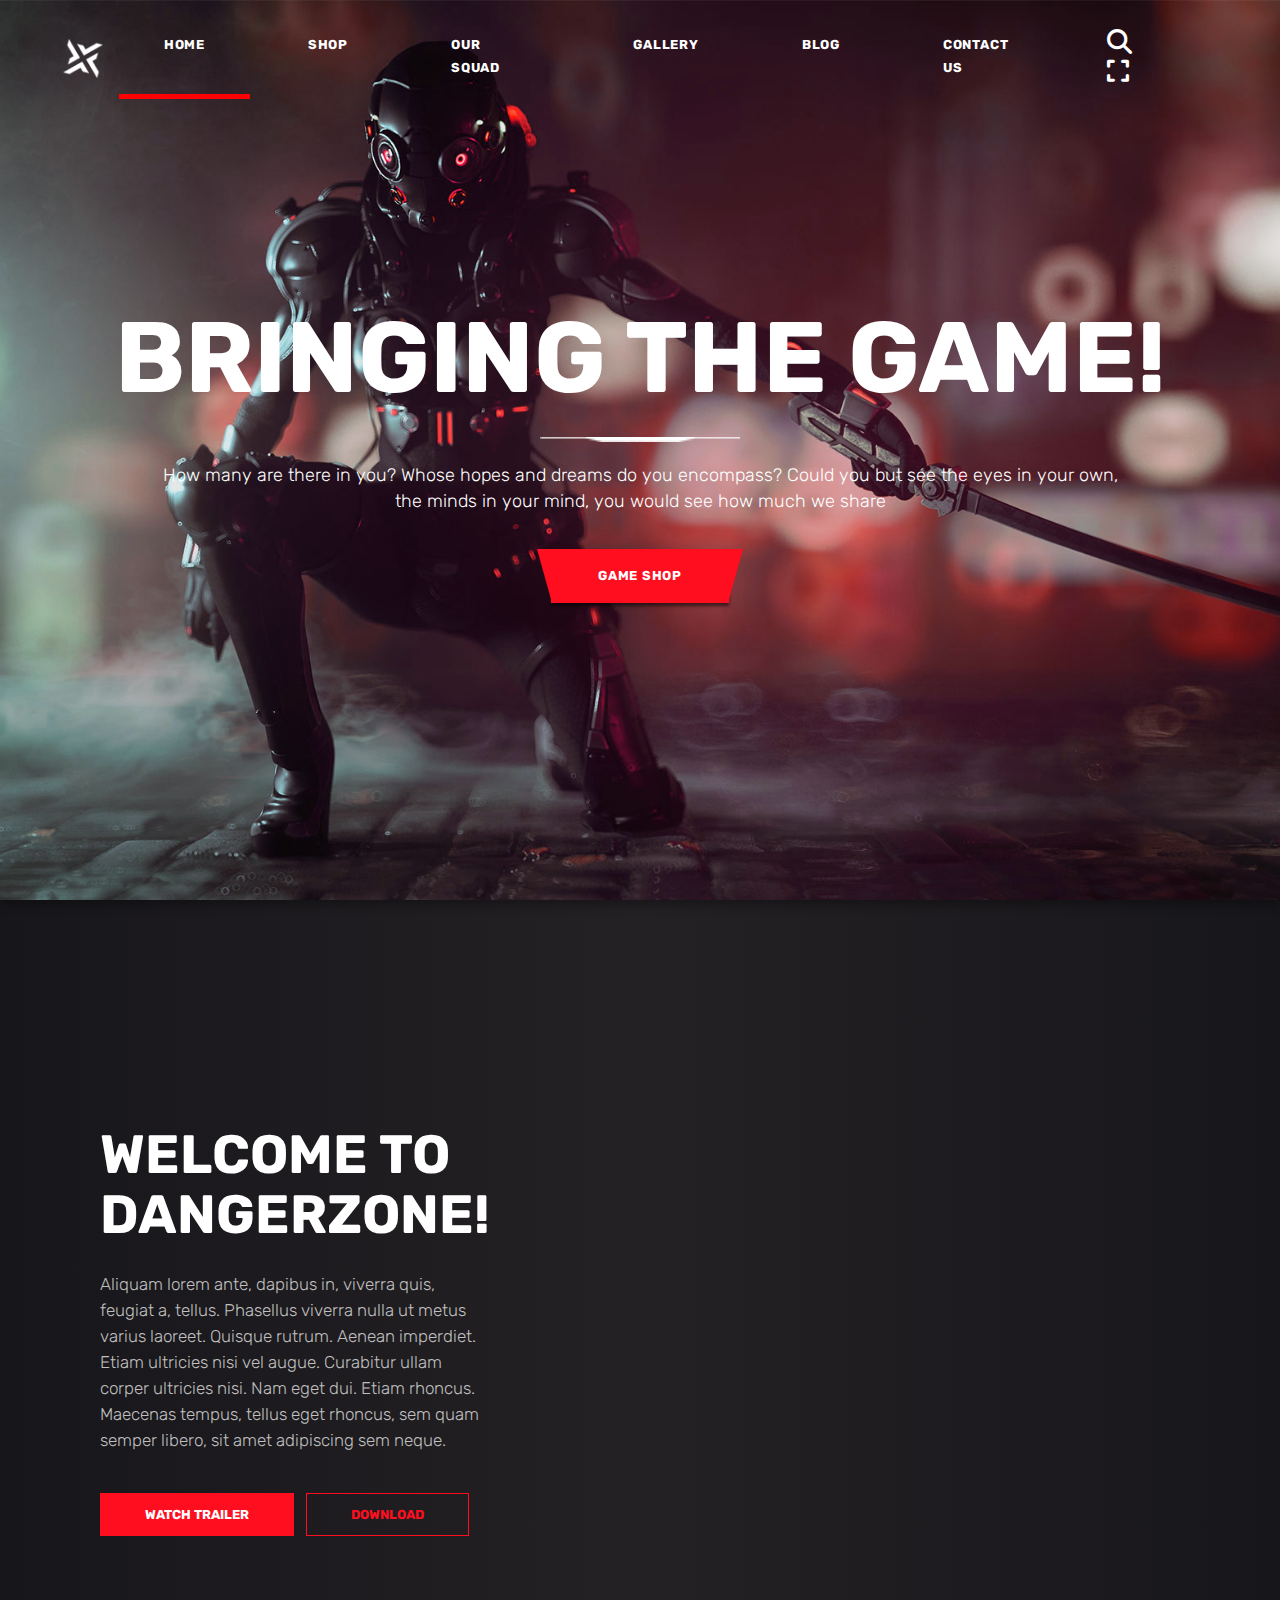
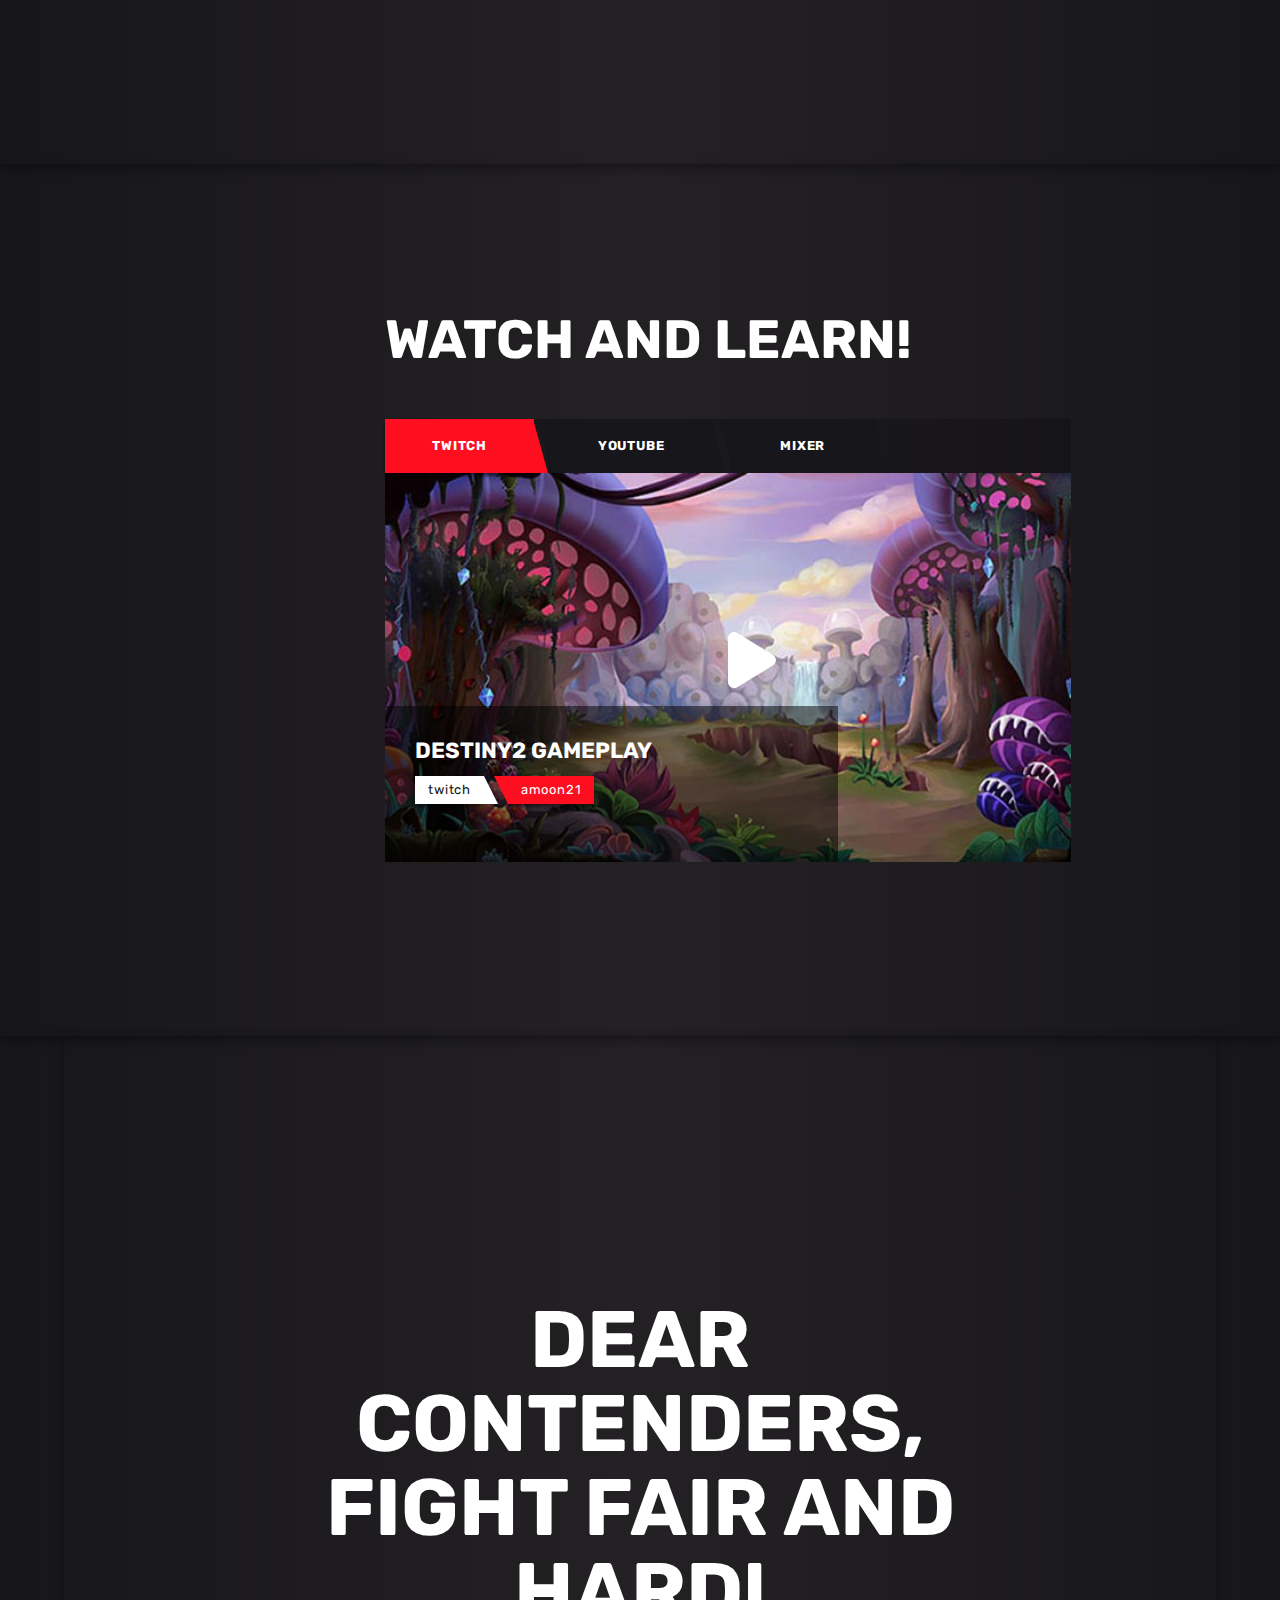
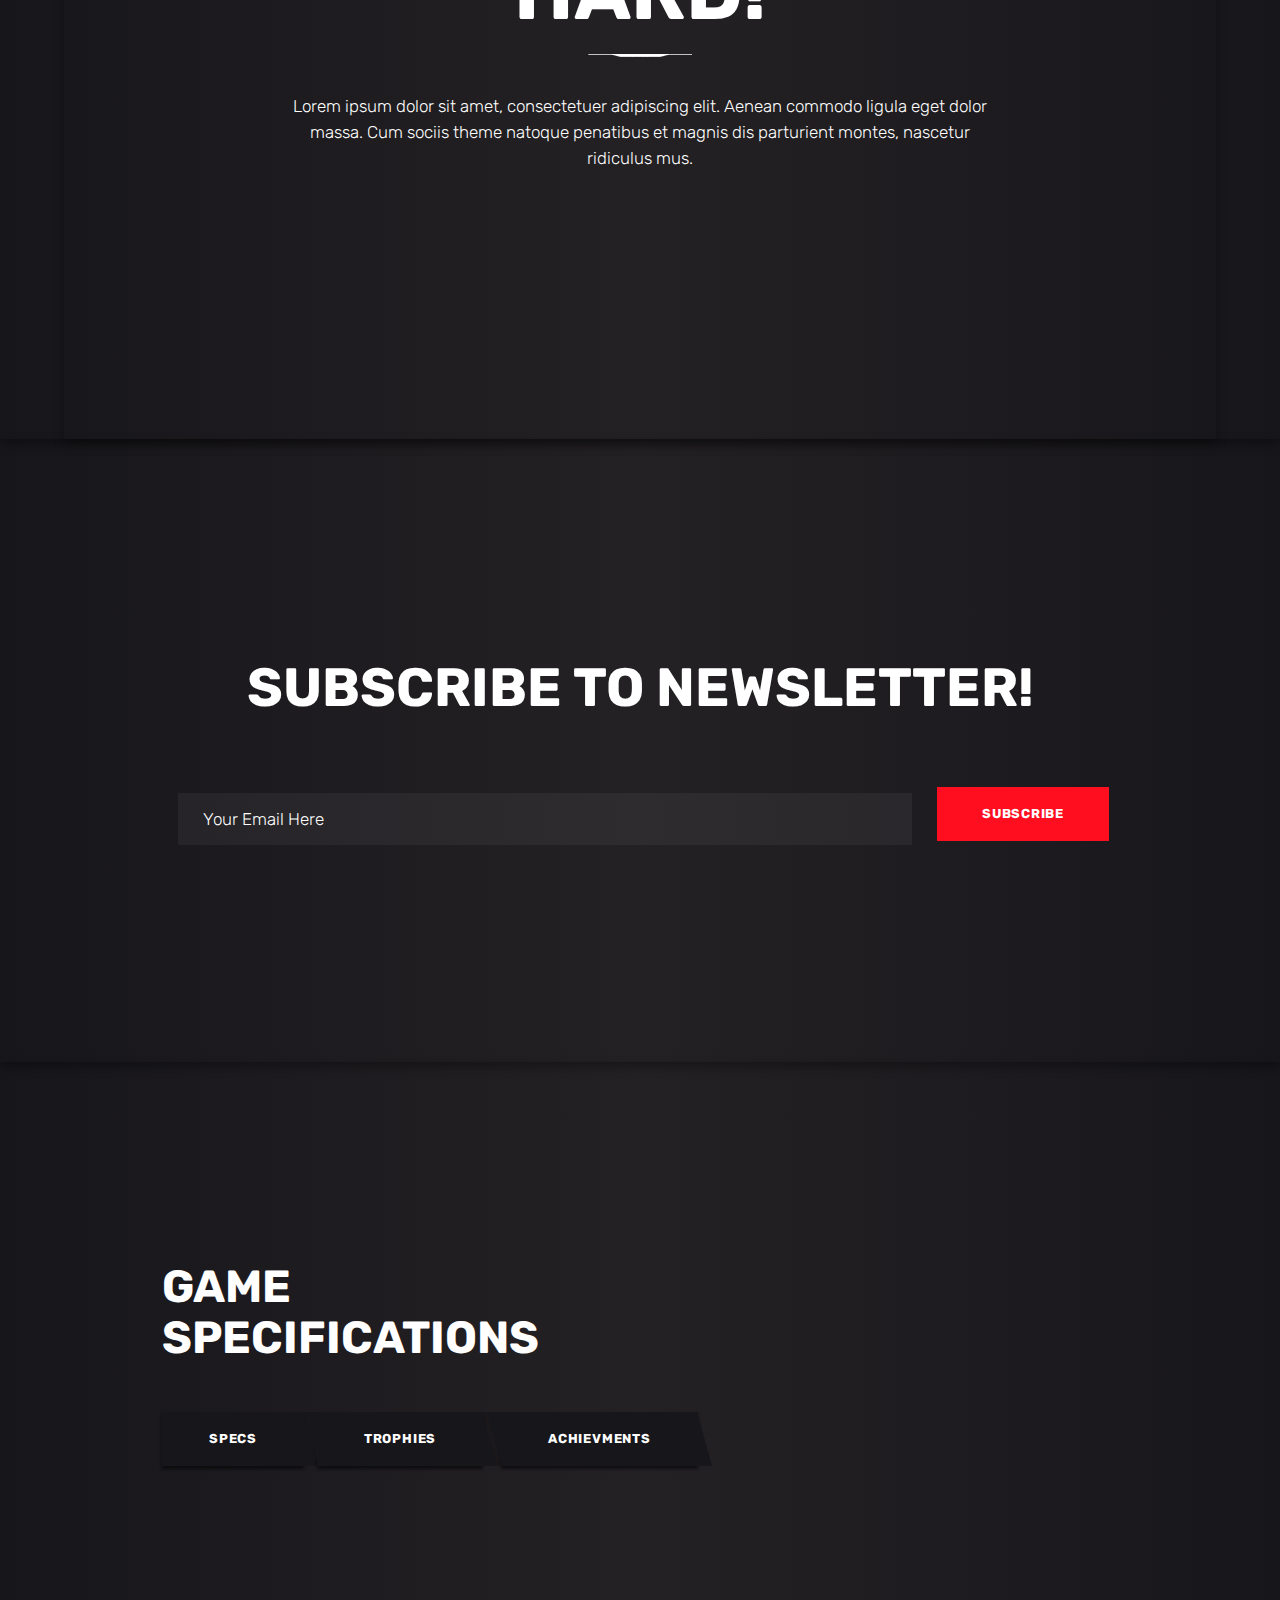
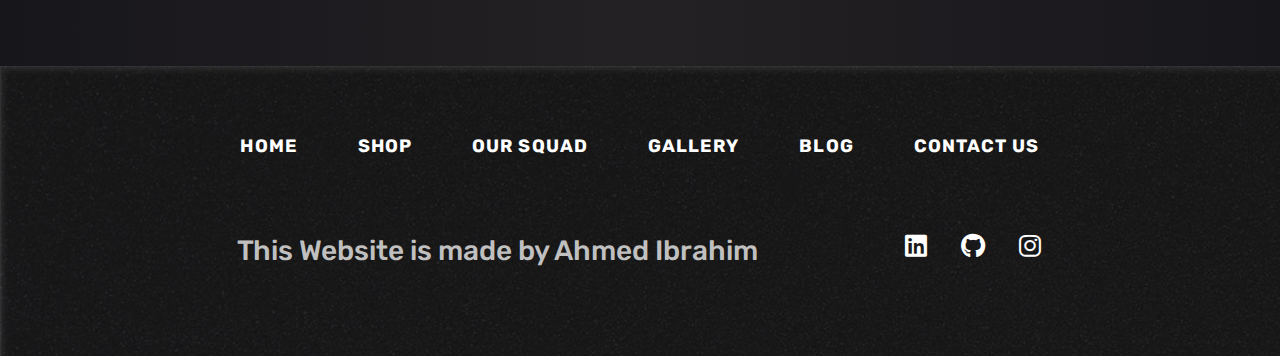
==== index.html @ 0394d2e0 "Initial commit" ====
<!DOCTYPE html>
<html lang="en">
<head>
    <meta charset="UTF-8">
    <meta name="viewport" content="width=device-width, initial-scale=1.0">
    <meta name="description" content="A website made for every Gamer">
    <meta name="keywords" content="Gaming games Esports VideoGames">
    <link rel="shortcut icon" href="images/Home/logo-header-dark.png" type="image/x-icon">
    <title>Xcore</title>
    <link rel="stylesheet" href="css/style.css">
</head>
<body>
    <!-- start header -->
    <header class="header" id="header">
        <nav class="navbar navbar-expand-xl">
                <a class="navbar-brand" href="index.html">
                    <img src="images/Home/logo-header.png" alt="logo">
                </a>
                <button class="navbar-toggler" type="button" data-bs-toggle="collapse"
                    data-bs-target="#navbarSupportedContent" aria-controls="navbarSupportedContent"
                    aria-expanded="false" aria-label="Toggle navigation" id="navbartoggler">
                    <span class="navbar-toggler-icon"></span>
                </button>
                <div class="collapse navbar-collapse" id="navbarSupportedContent">
                    <ul class="navbar-nav ms-auto mb-2 mb-lg-0">
                        <li class="nav-item Active">
                            <a class="nav-link active" aria-current="page" href="index.html">Home</a>
                        </li>
                        <li class="nav-item">
                            <a class="nav-link" href="merch.html">Shop</a>
                        </li>
                        <li class="nav-item">
                            <a class="nav-link" href="ourteam.html">Our Squad</a>
                        </li>
                        <li class="nav-item">
                            <a class="nav-link" href="gallery.html">Gallery</a>
                        </li>
                        <li class="nav-item">
                            <a class="nav-link" href="blog.html">BLOG</a>
                        </li>
                        <li class="nav-item">
                            <a class="nav-link" href="contact.html">contact us</a>
                        </li>
                    </ul>
                    <div class="socail">
                        <a href="#"><i class="fa-solid fa-magnifying-glass" id="Search"></i></a>
                        <a href="#"><i class="fa-solid fa-expand" id="Rotator"></i></a>
                        
                    </div>
                     
                </div>
            
        </nav>
    </header>
    <!-- end header -->

       <!-- start home -->
       <section class="home">
        <div class="container">
                    <div class="textHome">
            <h1 class=" wow fadeInDown" data-wow-duration=".5s" >Bringing The Game!</h1>
            <img src="images/Home/h3-slider-img-1.png" alt="" class="wow fadeInDown" data-wow-delay=".5s">
            <p class="wow fadeInDown" data-wow-delay="1s">How many are there in you? Whose hopes and dreams do you encompass? Could you but see the eyes in your own,<br>
                the minds in your mind, you would see how much we share</p>
                <a href="merch.html" class='btn btn-danger main-btn wow fadeInDown' data-wow-delay="1s">Game Shop</a>


        </div>

        </div>
    </section>
    <!-- end home -->

    <!-- Start dangerzone -->
    <section class="dangerzone">
        <div class="container-x">
            <div class="row d-flex py-3">
                <div class="col-lg-6 offset-2x offset-xxl-2 col-xl-5 col-md-9 col-sm-10 ps-lg-5 ps-md-5 ps-sm-5">
                    <div class="title">
                        <h3>WELCOME TO
                            DANGERZONE!</h3>
                    </div>
                    <div class="body pe-5">
                        <p>Aliquam lorem ante, dapibus in, viverra quis, feugiat a, tellus. Phasellus viverra nulla ut metus varius laoreet. Quisque rutrum. Aenean imperdiet. Etiam ultricies nisi vel augue. Curabitur ullam corper ultricies nisi. Nam eget dui. Etiam rhoncus. Maecenas tempus, tellus eget rhoncus, sem quam semper libero, sit amet adipiscing sem neque.</p>
                    </div>
                    <div class="buttons mt-5">
                        <a href="#" class="danger-btn me-2">Watch Trailer</a>
                        <a href="#" class="danger-btn" id="Downloadbtn">Download</a>
                    </div>
                </div>
            </div>
        </div>
    </section>
    <!-- end dangerzone -->

    <!-- start watchanlearn -->
    <section class="watchanlearn">
        <div class="container-x">
            <div class="row d-flex justify-content-end">
                <div class="col-xxl-4 col-lx-6 coco col-lg-7 col-md-9 col-sm-12">
                    <div class="title">
                        <h3 class="mb-5">Watch And Learn!</h3>
                    </div>
                    <div class="body">
                        <div class="links">
                            <div class="btn-group">
                                <a href="https://www.twitch.tv/" class="btn btn-primary active WATCH-btn" aria-current="page">TWITCH</a>
                                <a href="https://www.youtube.com/" class="btn btn-primary WATCH-btn WATCH-btn2">YOUTUBE</a>
                                <a href="#" class="btn btn-primary WATCH-btn WATCH-btn2">MIXER</a>
                              </div>
                        </div>
                        <div class="Displayer">
                            <div class="imgHolder">
                                <a href="https://www.twitch.tv/"><img src="images/Home/h3-streambox-img-1.jpg" alt=""></a>
                                <i class="fa-solid fa-play iconawy"></i>
                                <div class="text">
                                    <h3>DESTINY2 GAMEPLAY</h3>
                                    <a href="https://www.youtube.com/" class="btn btn-primary WATCH-btn">twitch</a>
                                    <a href="#" class="btn btn-primary WATCH-btn2">Amoon21</a>
    
                                </div>
                            </div>    
                        </div>
                    </div>
                </div>
            </div>
        </div>
    </section>

    <!-- end watchanlearn -->

    <!-- start dear -->

    <section class="dear dangerzone">
        <div class="container-x">
            <div class="container">
                <div class="row d-flex py-3 justify-content-center align-items-center">
                    <div class="col-lg-9 col-md-12">
                        <div class="title text-center">
                            <h3>DEAR CONTENDERS,
                                FIGHT FAIR AND HARD!</h3>
                        </div>
                        <div class="body">
                            <div class="imgholder"><img src="images/Home/h3-slider-img-1.png" alt=""></div>
                            <p class="text-center">Lorem ipsum dolor sit amet, consectetuer adipiscing elit. Aenean commodo ligula eget dolor massa. Cum sociis theme natoque penatibus et magnis dis parturient montes, nascetur ridiculus mus.</p>
                        </div>
                    </div>
                </div>
                
            </div>

        </div>
    </section>

    <!-- end dear -->


    <!-- start news -->
    <section class="news">
        <div class="container">
            <div class="row flex-column justify-content-center align-items-center">
                <div class="col-lg-12">
                    <div class="head text-center mb-5">
                        <h2>SUBSCRIBE TO NEWSLETTER!</h2>
                    </div>
                </div>
                <div class="col">
                    <form>
                        <div class="row">
                            <div class="col-lg-8 offset-lg-1 col-md-8">
                                <div class="mb-3">
                                    <label for="exampleInputEmail1" class="form-label"></label>
                                    <input type="email" placeholder="Your email here" class="form-control email" id="exampleInputEmail1" aria-describedby="emailHelp">
                                    <div id="emailHelp" class="form-text"></div>
                                  </div>
                            </div>
                            <div class="col d-flex align-items-center theb">
                                <button type="submit" class="btn btn-primary Subscribe">Subscribe</button>
                            </form>    
                            </div>
  
                        </div>
                </div>
            </div>
        </div>
    </section>
    <!-- end news -->

    <!-- Start Specs -->
    <section class="specs watchanlearn">
        <div class="container-x">
            <div class="row d-flex">
                <div class="col-lg-4 offset-1">
                    <div class="title">
                        <h3 class="mb-5">GAME SPECIFICATIONS</h3>
                    </div>
                    <div class="body">
                        <div class="links">
                            <div class="btn-group">
                                <a class="btn btn-primary WATCH-btn" data-bs-toggle="collapse" href="#collapseExample" role="button" aria-expanded="false" aria-controls="collapseExample">SPECS</a>
                                <a class="btn btn-primary WATCH-btn WATCH-btn2" data-bs-toggle="collapse" href="#collapseExample" role="button" aria-expanded="false" aria-controls="collapseExample">TROPHIES</a>
                                <a class="btn btn-primary WATCH-btn WATCH-btn2" data-bs-toggle="collapse" href="#collapseExample" role="button" aria-expanded="false" aria-controls="collapseExample">ACHIEVMENTS</a>
                              </div>
                        </div>
                        <div class="Displayer">
                            <div class="imgHolder">
                                <div class="collapse" id="collapseExample">
                                    <div class="card card-body" id="TheCollapesd">
                                      SNam quam nunc, blandit vel, luctus pulvinar, hendrerit id, lorem. Maecenas nec odio et ante tincidunt tempus. Donec vitae sapien ut libero venenatis faucibus. Nullam quis ante. Etiam sit amet orci eget eros faucibus tincidunt. Aliquam lorem ante, dapibus in, viverra quis, feugiat a, tellus. Maecenas nec odio et ante tincidunt tempus. Donec vitae sapien ut libero venenatis faucibus nihil.
                                    </div>
                                  </div>                                     
                                   </div>
                            </div>    
                        </div>
                    </div>

                        </div>
                    </div>
                </div>
            </div>
        </div>
    </section>

    <!-- end Specs -->

                                    <!-- Footer start -->
                                    <footer>
                                        <div class="container py-5">
                                            <div class="row flex-column align-items-center BigHold">
                                                <div class="col-xxl-8 col-xl-10 -offset-xl-2 offset-lg-0 col-lg-12 mb-3 text-center">
                                                    <div class="links text-center d-flex justify-content-center mb-3">
                                                        <div class="link">
                                                            <a href="index.html">Home</a>
                                                        </div>
                                                        <div class="link">
                                                            <a href="merch.html">Shop</a>
                                                        </div>
                                                        <div class="link">
                                                            <a href="ourteam.html">Our Squad</a>
                                                        </div>
                                                        <div class="link">
                                                            <a href="gallery.html">Gallery</a>
                                                        </div>
                                                        <div class="link">
                                                            <a href="blog.html">Blog</a>
                                                        </div>
                                                        <div class="link">
                                                            <a href="contact.html">Contact Us</a>
                                                        </div>
                                                    </div>
                                                </div>
                            
                                                <div class="col-lg-12 downbord py-3">
                                                    <div class="row justify-content-center">
                                                        <div class="col-lg-8 footext text-center mb-3"> <h3>This Website is made by <a href="https://www.facebook.com/xXAhmerrasXx/">Ahmed Ibrahim</a></h3> </div>
                                                        <div class="col-lg-3 footicon"><a href="https://www.linkedin.com/in/ahmed-ibrahim-167294250/"><i class="fa-brands fa-linkedin"></i></a> <a href="https://github.com/Ahmed-ibrahim21"><i class="fa-brands fa-github"></i></a> <a href="https://www.instagram.com/farres_21/"><i class="fa-brands fa-instagram"></i></a></div>
                                                    </div>
                                                </div>
                                            </div>
                                        </div>
                                    </footer>
                                    <!-- Footer End -->




    <script src="js/bootstrap.bundle.min.js"></script>
    <script src="js/wow.min.js"></script>
    <script>
        new WOW().init();
        </script>
    <script src="js/main.js"></script>
</body>
</html>
---- css/style.css ----
@import url('bootstrap.min.css');
@import url('animate.css');
@import url('https://fonts.googleapis.com/css2?family=Press+Start+2P&family=Rubik:ital,wght@0,300;0,400;0,500;0,600;0,700;0,800;0,900;1,300;1,400;1,500;1,600;1,700;1,800;1,900&display=swap');
@import url('https://cdnjs.cloudflare.com/ajax/libs/font-awesome/6.4.2/css/all.min.css');
@import url('responsive.css');


img{
    width: 100%;
}

body{
    font-family: 'Rubik', sans-serif;
    background: linear-gradient(to right,#17161a, #242124 50% ,#17161a);
        line-height: 26px;
    font-weight: 300;
    color: silver;
}


.container-x {
    width: 75%;
    margin: auto;
}

::selection{
    background-color: red;
    color: black;
}

::-webkit-scrollbar{
    background-color: white;
    width: 5px;
}
::-webkit-scrollbar-thumb{
    background-color: #ff0e1f;
    width: 6px;
}

::-webkit-scrollbar-track{
    background-color: #171717;
}


a{
    text-decoration: none;
}

.header {
    background-color: transparent;
    padding: 10px 63px;
    position: absolute;
    top: 0;
    left: 0;
    right: 0;
    z-index: 11;
}
.header .navbar .navbar-brand img {
    max-width: 40px;
}

.navbar-expand-xl .navbar-nav{
    height: 100%;
}

.navbar-expand-xl .navbar-nav .nav-item{
    padding: 15px;
    margin-right: 13px;
    transition: all .7s;
    border-width: thick;
    border-bottom: 5px solid transparent;
}

.navbar-expand-xl .navbar-nav .Active{
    border-bottom: 5px solid red;

}



.navbar-expand-xl .navbar-nav .nav-item:hover{
    border-color: red;
}

.navbar-expand-xl .navbar-nav .nav-link {
    color: #fff;
    font-size: 13px;
    font-weight: 500;
   padding: 0 30px;
   line-height: 23px;
   letter-spacing: 0.06em;
   text-transform: uppercase;
   height: 100%;
   font-weight: 700;
}
.header .navbar .socail a{
    color: #fff;
    padding: 0 20px;
    font-size: 25px;
}

#Search{
    transition: all .8s;
}

#Rotator {
    transition: all .8s;
}

#Search:hover{
    color: red;
}

#Rotator:hover{
    transform: rotateZ(-180deg);
}

/* Home sec */



.home {
    height: 100vh;
    background-image: url(../images/Home/1.jpg);
    background-size: cover;
    display: flex;
    align-items: center;
    justify-content: center;
    position: relative;
    z-index: 1;
}

.home .textHome {
    text-align: center;
    color: #fff;
}
.home .textHome h1 {
    text-transform: uppercase;
    font-size: 100px;   
    font-weight: 700;
}

.home .textHome img{
    max-width: 18%;


}
.home .textHome p {
    font-size: 18px;
    margin: 10px 0;
}

.home .textHome .main-btn{
    color: #fff;
    background-color: #ff0e1f;
    border: 1px solid transparent;
    font-size: 13px;
    line-height: 2em;
    letter-spacing: .06em;
    font-weight: 700;
    text-transform: uppercase;
    padding: 13px 46px;
    cursor: pointer;
    position: relative;
    border-radius: 0;
    box-shadow: 0 3px 3px 0 rgba(1,1,1,.55);
    margin-top: 25px;
    transition: all .5s;
}


 
.home .textHome .main-btn::before {
    content: "";
    position: absolute;
    top: -1px;
    left: -15px;
	width: 0;
	height: 0;
	border-top: 54px solid #ff0e1f;
	border-left: 15px solid transparent;
    transition: all .5s;
}
 
.home .textHome .main-btn::after {
    content: "";
    position: absolute;
    top: -1px;
    right: -15px;
	width: 0;
	height: 0;
	border-top: 54px solid #ff0e1f;
	border-right: 15px solid transparent;
    transition: all .5s;
}

.home .textHome .main-btn:hover{
    filter: drop-shadow(3px 3px 20px rgba(255, 14, 31, .7));}
.home .textHome .main-btn:hover::before{
    filter: drop-shadow(3px 3px 20px rgba(255, 14, 31, .7));
}

.home .textHome .main-btn:hover::after{
    filter: drop-shadow(3px 3px 20px rgba(255, 14, 31, .7));

}

/* dangerzone sec */
section{
    box-shadow: 0 5px 10px 0 rgba(0,0,0,.35);
}

.dangerzone .container-x{
    background-image: url(../images/Home/h3-parallax-img-1.jpg);
    background-position: 50% center;
    background-size: cover;
    background-repeat: no-repeat;
    background-color: transparent;
    background-attachment: fixed;
    overflow: hidden;
}
.dangerzone .title h3{
    color: #fff;
    font-weight: 700;
    text-transform: uppercase;
    font-size: 54px;
    line-height: 1.11em;
}

.dangerzone .body p{
    margin-top: 18px;
    display: block;
    font-size: 17px;
    margin: 25px 0px;
}

.dangerzone .buttons .danger-btn{
    color: #fff;
    background-color: #ff0e1f;
    border: 1px solid transparent;
    font-size: 13px;
    padding: 13px 44px;
    font-weight: 700;
    text-transform: uppercase;
    transition: .5s cubic-bezier(.22,.61,.36,1);
}

.dangerzone .container-x .offset-2x{
    padding-top: 210px !important;
    padding-bottom: 220px !important;
}

.dangerzone .buttons .danger-btn:hover {
    filter: drop-shadow(3px 3px 20px rgba(255, 14, 31, .7));
}

.dangerzone .buttons #Downloadbtn{
    background-color: transparent;
    color: #ff0e1f ;
    border-color: #ff0e1f;
    transition: all .5s;
}

.dangerzone .buttons #Downloadbtn:hover{
    filter: drop-shadow(3px 3px 20px rgba(255, 14, 31, .7));
    color: white;
    background-color: #ff0e1f;
}
/* watchanlearn */

.watchanlearn .container-x{
    background-image: url(../images/Home/h3-parallax-img-2.jpg);
    background-position: 50% center;
    background-size: cover;
    background-repeat: no-repeat;
    background-color: transparent;
    background-attachment: fixed;
    overflow: hidden;
}

.watchanlearn .title h3{
    color: #fff;
    font-weight: 700;
    text-transform: uppercase;
    font-size: 54px;
    line-height: 1.11em;
}


.watchanlearn .container-x .coco{
    padding-top: 147px !important;
    padding-bottom: 174px !important;
    margin-right: 13.33333%;
    padding-left: 0 !important;
     padding-right: 0 !important;
}

.watchanlearn .body{
    background-color: #00000032;
}

.watchanlearn .links .WATCH-btn{
    color: #fff;
    background-color: #17161a;
    border: 1px solid transparent;
    font-size: 13px;
    line-height: 2em;
    letter-spacing: .06em;
    font-weight: 700;
    text-transform: uppercase;
    padding: 13px 46px;
    cursor: pointer;
    position: relative;
    border-radius: 0;
    box-shadow: 0 3px 3px 0 rgba(1,1,1,.55);
    transition: all .5s;
}

.watchanlearn .links .WATCH-btn2{
    margin-left: 13px !important;
}

.watchanlearn .btn-group{
    display: block !important;
}



 
.watchanlearn .links .WATCH-btn2::before {
    content: "";
    position: absolute;
    top: -1px;
    left: -15px;
	width: 0;
	height: 0;
	border-top: 54px solid #17161a;
	border-left: 15px solid transparent;
    transition: all .5s;
}
 
.watchanlearn .links .WATCH-btn::after {
    content: "";
    position: absolute;
    top: -1px;
    right: -15px;
	width: 0;
	height: 0;
	border-bottom: 54px solid #17161a;
	border-right: 15px solid transparent;
    transition: all .5s;

}

.watchanlearn .links .active{
    background-color: #ff0e1f;
}

.watchanlearn .links .active::after{
    border-bottom-color: #ff0e1f;
}


.watchanlearn .links .WATCH-btn:hover{
    background-color: #ff0e1f;
}

.watchanlearn .links .WATCH-btn2:hover::before{
    border-top-color:  #ff0e1f;
}

.watchanlearn .links .WATCH-btn:hover::after{
    border-bottom-color: #ff0e1f;
}
.watchanlearn .Displayer .imgHolder{
    position: relative;
}

.watchanlearn .iconawy{
    color: #fff;
    font-size: 64px;
    line-height: 1;
    background-color: transparent;
    position: absolute;
    z-index: 1;
    left: 50%;
    top: 40%;
}

.watchanlearn .Displayer .text{
    position: absolute;
    bottom: 0;
    left: 0;
    color: white;
    background-color: rgba(0, 0, 0, 0.508);
    z-index: 1;
    height: 40%;
    width: 66%;
    padding: 30px;

}

.watchanlearn .Displayer .text h3{
   margin: 0 0 10px;
   color: #fff;
   font-weight: 700;
   font-size: 22px;
    line-height: 1.36em;
    position: relative;
    transition: all .5s;
}

.watchanlearn .Displayer .text h3::before{
    content: '';
    position: absolute;
    bottom: calc(50% - 1px);
    height: 3px;
    width: 18px;
    left: -30px;
    background-color: #ff0e1f;
    transform: skewX(15deg);
    opacity: 0;
    transition: all .5s;
}

.watchanlearn .Displayer{
    overflow: hidden;
}

.watchanlearn .Displayer:hover .text h3::before{
    opacity: 1;
}

.watchanlearn .Displayer:hover .text h3{
    transform: translateX(30px);
}

.watchanlearn .Displayer .imgHolder a img{
    transition: all .5s;
}


.watchanlearn .Displayer:hover .imgHolder a img{
    transform: scale(1.1);
}

.watchanlearn .Displayer .WATCH-btn,.WATCH-btn2{
    color: #171717;
    background-color: #fff;
    border: 1px solid transparent;
    font-size: 13px;
    margin-right: 5px;
    padding: 0 12px;
    line-height: 2em;
    letter-spacing: .06em;
    text-transform: lowercase;
    cursor: pointer;
    position: relative;
    border-radius: 0;
    box-shadow: 0 3px 3px 0 rgba(1,1,1,.55);
    transition: all .5s;
}

.watchanlearn .Displayer .WATCH-btn2{
    margin-left: 15px !important;
    color: #fff;
    background-color: #ff0e1f;
}



 
.watchanlearn .Displayer .WATCH-btn2::before {
    content: "";
    position: absolute;
    top: -1px;
    left: -15px;
	width: 0;
	height: 0;
	border-top: 28px solid #ff0e1f;
	border-left: 14px solid transparent;
    transition: all .5s;
}
 
.watchanlearn .Displayer .WATCH-btn::after {
    content: "";
    position: absolute;
    top: -1px;
    right: -15px;
	width: 0;
	height: 0;
    border-bottom: 28px solid #fff;
    border-right: 14px solid transparent;
    transition: all .5s;
}


.watchanlearn .Displayer .WATCH-btn2:hover{
    border-color: #ff0e1f;
}

/* dear section */

.dear .row{
    padding: 262px 90px 268px !important;
}

.dear .container-x
{
    background-image: url(../images/Home/h3-parallax-img-3.jpg);
    background-position: 50% center;
    background-size: cover;
    background-repeat: no-repeat;
    background-color: transparent;
    background-attachment: fixed;
    overflow: hidden;
        box-shadow: 0 5px 10px 0 rgba(0,0,0,.35);
}

.dear .title h3{
    color: #fff;
    font-weight: 700;
    text-transform: uppercase;
    font-size: 80px;
    line-height: 1.05em;
}

.dear .imgholder{
    text-align: center;
}

.dear .imgholder img{
    width: 15%;
    text-align: center;
}

.dear .body p{
    color: #ffffff;
    margin-top: 17px;
    font-size: 17px;
    margin: 25px 0 0;
}

/* news section */


.news{
    padding: 200px 0;
}


.news .email{
    padding: 16px 25px;
    font-family: Rubik,sans-serif;
    font-size: 17px;
    line-height: 20px;
    font-weight: inherit;
    color: #fff;
    background-color: rgba(255,255,255,.05);
    border: 1px solid transparent;
    border-radius: 0;
    outline: 0;
    cursor: text;
    transition: border-color .2s ease-in-out;
}

.news .email::placeholder{
    color: #fff;
    text-transform: capitalize;
    font-size: 17px;
}

.news .email:focus{
    border-color: transparent;
    border-bottom-color: #ff0e1f;
    box-shadow: none;
}

.news .Subscribe:active{
    background-color: #ff0e1f;
    border-color: #ff0e1f;
}


.news .head h2{
    margin: 20px 0;
    color: #fff;
    font-weight: 700;
    text-transform: uppercase;
    font-size: 54px;
    line-height: 1.11em;
}

.news .Subscribe{
    position: relative;
    display: inline-block;
    vertical-align: middle;
    width: auto;
    margin: 0;
    font-family: inherit;
    font-size: 13px;
    line-height: 2em;
    letter-spacing: .06em;
    font-weight: 700;
    text-transform: uppercase;
    border-radius: 0;
    padding: 13px 44px;
    color: #fff;
    background-color: #ff0e1f;
    border: 1px solid transparent;
    cursor: pointer;
    transition: .5s cubic-bezier(.22,.61,.36,1);
}

.news .Subscribe:hover{
    filter: drop-shadow(3px 3px 20px rgba(255, 14, 31, .7));
}

/* specs section */

.specs .container-x{
    background-image: url(../images/Home/h3-parallax-img-4.jpg);
    background-position: 50% center;
    background-repeat: no-repeat;
    background-color: transparent;
    background-attachment: fixed;
    overflow: hidden;
}
.specs .offset-1{
    padding-top: 200px !important;
    padding-bottom: 200px !important; 
}

.specs .btn-group{
    position: relative !important;
    display: inline-flex !important;
    vertical-align: middle !important;
}

#TheCollapesd {
    background-color: #00000032 !important;
    padding: 40px 38px 54px !important;
    border-radius: 0;
    line-height: 26px;
    font-weight: 300;
}

.specs .title h3{
    font-size: 45px;
    line-height: 1.13em;
}

/* --------------Contact Page------------------- */

.contact .container-x{
    height: 500px;
    background-image: url(../images/contact/p3-title-img-1.jpg);
    background-position: center;
    background-attachment: fixed;
    background-repeat: no-repeat;
    background-position-y: top;
}

.contact .container{
    height: 100%;
}

.contact .container .head{
    height: 100%;
}

.contact .container .head .row{
    height: 100%;
}



.contact .head h2{
    text-align: center;
    color: #fff;
    font-weight: 700;
    text-transform: uppercase;
    font-size: 45px;
    line-height: 1.13em;
}



/* section 2 contact page */

.question {
    box-shadow: none;
}

.question .left-half h3{
    color: #fff;
    font-weight: 700;
    text-transform: uppercase;
    font-size: 35px;
    line-height: 1.17em;
}

.question .left-half img{
    width: 30%;
}

.question .left-half h4{
    font-size: 13px;
    line-height: 26px;
    font-weight: 300;
    text-transform: lowercase;
    color: rgba(255,255,255,0.3);
}

.question .left-half .row a i{
    padding: 0 15px;
    color: #fff;
    transition: all .5s;
}

.question .left-half .row a i:hover{
    color: #ff0e1f;
}


.question .danger-btn{
    width: 100%;
    color: #fff;
    background-color: #ff0e1f;
    border: 1px solid transparent;
    font-size: 13px;
    padding: 13px 44px;
    font-weight: 700;
    text-transform: uppercase;
    transition: .5s cubic-bezier(.22,.61,.36,1);
}

.question .danger-btn:hover {
    filter: drop-shadow(3px 3px 20px rgba(255, 14, 31, .7));
}


.question .email{
    padding: 16px 25px;
    font-family: Rubik,sans-serif;
    font-size: 17px;
    line-height: 20px;
    font-weight: inherit;
    color: #fff;
    background-color: rgba(255,255,255,.05);
    border: 1px solid transparent;
    border-radius: 0;
    outline: 0;
    cursor: text;
    transition: border-color .2s ease-in-out;
}

.question .email2{
    height: 160px;
}


.question .email::placeholder{
    color: #fff;
    text-transform: capitalize;
    font-size: 17px;
}

.question .email:focus{
    border-color: transparent;
    border-bottom-color: #ff0e1f;
    box-shadow: none;
}

.question .Subscribe:active{
    background-color: #ff0e1f;
    border-color: #ff0e1f;
}

/* map section */

.map {
    box-shadow: none;
}

.map iframe{
    width: 100%;
    height: 500px;
}

.map .map2{
    -webkit-filter: brightness(70%);
    -moz-filter : grayscale(100%);
    -o-filter : grayscale(100%);
    filter: grayscale(100%);
}

 /* Our Squad Page */

 .Squad .container-x{
        height: 500px;
        background-image: url(../images/OurSquad/p5-title-img-1.jpg);
        background-position: center;
        background-attachment: fixed;
        background-repeat: no-repeat;
        background-position-y: top;
 }

 .members .card{
    border: none;
    background: rgba(15,15,15,.8);
    border-radius: 0;
    width: 90%;
 }

 .members .card .card-body{
    padding: 25px;
    padding-bottom: 3px;
 }

 .members .card .card-body .card-title{
    color: #fff;
    margin: 20px 0;
    font-size: 25px;
    font-weight: 500;
    transition: all .5s;
 }

 .members .card .card-body .card-text{
    font-size: 13px;
    color: silver;
 }

 .members .card .card-body .links{
    border-top: 1px solid rgba(255,255,255,.05);
    margin: 20px -30px 9px;
    padding-top: 6px;
    padding-left: 30px;
    padding-right: 30px;
 }


    .members .card .card-body .links a i{
        padding: 5px 10px 0px 10px;
        color: #fff;
        font-size: 15px;
        transition: all.5s;
    }

    .members .card .imgholder{
        overflow: hidden;
    }

     .members .card .imgholder img{
        transition: all .8s;
     }

    .members .card .imgholder img:hover{
        transform: scale(1.05);
        cursor: pointer;
    }

    .members .card .card-title:hover{
        color: #ff0e1f;
    }

    .members .card .card-body .links a i:hover{
        color: #ff0e1f;
    }

     /* merch Page */

     .heading{
        background-color: #333133;
        box-shadow: 15px 15px 21px 0px rgba(1, 1, 1, 0.3);
     }


     .heading .headholder{
        height: 150px;
     }

     .heading .headholder h3{
        color: #fff;
        font-weight: 700;
        text-transform: uppercase;
        font-size: 45px;
        line-height: 1.13em;
    }

    /* Popular Section */

    .Popular .card3{
        margin-bottom: 30px;
      }
      
      
      
      .Popular .card3 .text{
        padding: 0 15px;
        margin-top: 10px;
        line-height: 1.6;
      }
      
      .Popular .card3 .text h2{
        color: white;
        font-weight: 700;
        font-size: 22px;
        margin-bottom: 12px;
        text-transform: uppercase;
        font-weight: 700;
      }

      .Popular .card3 .text h4{
        color: #fff;
        font-weight: 700;
        font-size: 23px;
      }
      
      .Popular .card3 .text p{
        color: white;
          font-size: 13px;
          font-weight: 500;
          display: block;
      }
      .Popular .card3 .cardimg {
        position: relative;
        overflow: hidden;
        margin-bottom: 19px;
      }
      
      .Popular .card3 i{
        position: absolute;
        color: #333333;
        font-size: 30px;
        top: 18px;
        right: 18px;
        opacity: 0;
        transition: all .5s;
      }

      .Popular .card3 .sticky{
        position: absolute;
        background-color: rgba(255,255,255,.5);
        display: flex;
        justify-content: center;
        align-items: center;
        color: #000;
        top: 0px;
        left: 0px;
        padding: 5px 15px;
      }

      .Popular .card3 .sticky h4{
        font-size: 14px;
        text-transform: uppercase;
        font-weight: 700;
        margin: 0;
    }
      
      .Popular .card3:hover i{
        opacity: 1;
      }
      
      #discount{
        color: silver;
      }
      
      .Popular .card3 .cardimg .btnx{
        position: absolute;
        bottom: 0;
        width: 100%;
        transform: translateY(95%);
        transition: all .5s;
      }
      
      
      
      .Popular .card3 .cardimg .btnx button{
        display: block;
        width: 100%;
        border: none;
        background-color: #ff0e1eaa;
        padding: 10px 24px;
        font-size: 16px;
        cursor: pointer;
        text-align: center;
        color: white;
      }
      
      .Popular .card3:hover .cardimg .btnx{
        transform: translateY(0px);
      }
      
      .Popular .header h2{
        text-align: center;
        color: #000;
          font-size: 48px;
          font-weight: 700;
          line-height: 1;
      }
      
      .Popular .header p{
        text-align: center;
          color: #777;
          font-size: 16px;
          line-height: 30px;
          margin-bottom: 15px;
          font-weight: normal;
      }
      
      .Popular .header {
        margin: 20px;
      }
      
      .Popular .TheButton{
        margin-bottom: 60px;
        padding: 16px 29px;
        border-radius: 0;
        text-transform: uppercase;
        color: #fff;
        font-size: 16px;
        font-weight: 600;
        letter-spacing: 0.03em;
        background: #ff0e1f;
        position: relative;
        overflow: hidden;
        transition: all .5s;
        z-index: 1;
        border: none !important;
      }
      
      .Popular .TheButton::before{
        content: "";
        width: 0%;
        height: 100%;
        position: absolute;
        inset: 0;
        z-index: -1;
        transition: all .4s linear;
        transition-timing-function: cubic-bezier(0.5, 1.6, 0.4, 0.7);
        background: #4a4a4b;
      }
      
      .Popular .TheButton:hover::before{
        width: 100%;
      }
      
      .Popular .button{
        text-align: center;
        margin: 30px;
      }
      

      /* Gallery Page */

      .First .container-x{
        background-image: url(../images/Gallery/p1-title-img.jpg);
      }

      /* Gallery Section */

      .gallery .galimg{
        position: relative;
        overflow: hidden;
      }

      .gallery .galimg .overlay{
        position: absolute;
        width: 100%;
        height: 100%;
        inset: 0;
        background-color: #0000005e;
        opacity: 0;
        transition: all .5s;
      }

      
      .gallery .galimg:hover .overlay{
        opacity: 1;
      }

      .gallery .galimg .overlay h4{
        color: #fff;
        font-size: 24px;
        font-weight: 700;
        text-transform: uppercase;
      }

      .gallery .galimg .overlay a{
        color: #fff;
        transition: all .5s;
      }

      .gallery .galimg .overlay a:hover{
        color: #ff0e1f;
      }




      /* Blog Page */

      .Second .container-x{
        background-image: url(../images/blog/blog-title-img-1-1.jpg);
      }

      .TheSearch{
        position: relative;
      }

      .TheSearch .search{
        position: relative;
        width: 100%;
      }

      .TheSearch .SearchButton{
        position: absolute;
        top: 12px;
        right: 10px;
        color: #fff;
        border: none;
        background-color: transparent;
        font-size: 18px;
        z-index: 1;
      }

      .TheSearch .email{
        padding: 16px 25px;
        font-family: Rubik,sans-serif;
        font-size: 17px;
        line-height: 20px;
        font-weight: inherit;
        color: #fff;
        background-color: rgba(255,255,255,.05);
        border: 1px solid transparent;
        border-radius: 0;
        outline: 0;
        cursor: text;
        transition: border-color .2s ease-in-out;
    }
    
    .TheSearch .email::placeholder{
        color: #fff;
        text-transform: capitalize;
        font-size: 17px;
    }
    
    .TheSearch .email:focus{
        border-color: transparent;
        border-bottom-color: #ff0e1f;
        box-shadow: none;
    }
    
    .TheSearch .Subscribe:active{
        background-color: #ff0e1f;
        border-color: #ff0e1f;
    }
    
    .members .card-x{
        width: 100%;
    }


    .Categories .title h3{
        margin: 0;
        color: #fff;
        font-size: 22px;
    }


    .Categories .title{
        padding: 13px 20px;
    margin-bottom: 11px;
    background-color: rgba(15,15,15,.8);
    }

    .Categories .title i{
        color: #ff0e1f;
        font-size: 22px;
    }

    .body ul{
        border-radius: 0;
    }

    .body ul li{
        background-color: rgba(15,15,15,.8);
        color: silver;
        border-color:  rgba(15,15,15,.8);
        font-size: 17px;
        transition: all.2s;
        margin-bottom: 1px;
    }

    .body ul li:hover{
        color: #fff;
        cursor: pointer;
    }

    .Top-Articles h4{
        margin: 0;
        font-size: 17px;
        color: #fff;
        transition: all .3s;
        text-transform: uppercase;
    }

    .Top-Articles h4:hover{
        color: #ff0e1f;
        cursor: pointer;
    }

    .Top-Articles p{
        margin: 0;
        color: silver;
        font-size: 15px;
        transition: all .3s;
    }

    .Top-Articles p:hover{
        color: #ff0e1f;
    }
    
    .Top-Articles .imghold{
        overflow: hidden;
    }

    .Top-Articles img{
        transition: all .5s;
    }


    .Top-Articles img:hover{
        transform: scale(1.05);
        cursor: pointer;
    }


    .Trending-Matches img{
        width: 85%;
    }

    .Trending-Matches p{
        margin: 0;
    }

    .Trending-Matches li{
        transition: .6s cubic-bezier(.19,1,.22,1)
    }

    .Trending-Matches li:hover{
        background: linear-gradient(to right,rgba(15,15,15,.8) 0,#540e0f 50%,rgba(15,15,15,.8) 100%);
        cursor: pointer;
    }

    .Trending-Matches i{
        transition: all .5s;
    }

    .Trending-Matches i:hover{
        color: #ff0e1f;
    }

    .members .Displayer .WATCH-btn,.WATCH-btn2{
        color: #171717;
        background-color: #fff;
        border: 1px solid transparent;
        font-size: 13px;
        margin-right: 5px;
        padding: 0 12px;
        line-height: 2em;
        letter-spacing: .06em;
        text-transform: lowercase;
        cursor: pointer;
        position: relative;
        border-radius: 0;
        box-shadow: 0 3px 3px 0 rgba(1,1,1,.55);
        transition: all .5s;
    }
    
    .members .Displayer .WATCH-btn2{
        margin-left: 15px !important;
        color: #fff;
        background-color: #ff0e1f;
    }
    
    
    
     
    .members .Displayer .WATCH-btn2::before {
        content: "";
        position: absolute;
        top: -1px;
        left: -15px;
        width: 0;
        height: 0;
        border-top: 28px solid #ff0e1f;
        border-left: 14px solid transparent;
        transition: all .5s;
    }
     
    .members .WATCH-btn::after {
        content: "";
        position: absolute;
        top: -1px;
        right: -15px;
        width: 0;
        height: 0;
        border-bottom: 28px solid #fff;
        border-right: 14px solid transparent;
        transition: all .5s;
    }
    
    
    .members .Displayer .WATCH-btn2:hover{
        border-color: #ff0e1f;
    }

    #Epic{
        background-color: #ff0e1f;
        color: white;
    }

    #Epic::after{
        border-bottom-color: #ff0e1f;
    }

    .likes p{
        color: #fff;
        margin: 0;
        transition: all .5s;
    }

    .likes p:hover{
        color: #ff0e1f;
        cursor: pointer;
    }
    





/* footer */

footer {
    background-image: url(../images/contact/footer-background-img.jpg);
    background-size: cover;
}

footer .links .link a{
    color: #fff;
    font-size: 18px;
    font-weight: 500;
   padding: 0 30px;
   line-height: 23px;
   letter-spacing: 0.06em;
   text-transform: uppercase;
   height: 100%;
   font-weight: 700;
}

footer .links .link {
    border-bottom: 6px solid transparent;
   transition: all .5s;
   padding: 20px 0;
}

footer .links .link:hover{
    border-bottom: 6px solid red;
}

footer a i{
    font-size: 25px;
    padding: 0 15px;
    color: #fff;
    transition: all .5s;
}

footer a i:hover{
    color: #ff0e1f;
}

footer .downbord a{
    color: silver;
}

footer .downbord a{
    transition: .5s cubic-bezier(.22,.61,.36,1);
}

footer .downbord a:hover{
    color: #ff0e1f;
    filter: drop-shadow(3px 3px 20px rgba(255, 14, 31, .7));
}






/* Responsive Design */


@media screen and (max-width: 1700px) {
    * .container-x{
        width: 90%;
    }
}



@media screen and (max-width: 1024px) {

    .header {
        background-color: #0000008d;
    }

    #navbartoggler{
        background-color: rgba(255, 255, 255, 0.428);
    }

    .dangerzone .container-x{
        width: 100%;
    }

    .contact .container-x{
        width: 100%;
    }

    .question .row2{
        flex-direction: row;
    }


    .dangerzone .title h3{
        font-size: 48px;
    }

    .watchanlearn .container-x{
        width: 100%;
    }

    .dangerzone .container-x .offset-2{
        padding: 100px 0;
    }

    .watchanlearn .title h3{
        font-size: 48px;
    }
    
    .watchanlearn .offset-lg-5{
        padding: 100px 0;
    }

    .watchanlearn .Displayer .WATCH-btn::after{
        right: -14px;
    }

    .watchanlearn .Displayer .WATCH-btn2::before{
        left: -14px;
    }

    #discount{
        display: none;
    }

    #TheColumn{
        width: 80%;
        margin: auto;
    }

    .members .Displayer .WATCH-btn2::before{
        left: -14px;
    }

    .members .Displayer .WATCH-btn::after{
    right: -14px;
    }
}

@media screen and (max-width: 992px) {

    
        footer .links .link a{
            font-size: 13px;
            padding: 0 25px;
        }

        footer .footicon{
            text-align: center;
        }

        .question .row{
            flex-direction: column;
            align-items: center;
        }

}

@media screen and (max-width: 768px) {
    .container-x{
        background-size: cover;
    }

    .news .row {
        justify-content: center;
    }

    .watchanlearn .btn-group{
        display: flex !important;
        flex-direction: column !important;
    }

    .watchanlearn .container-x .coco{
        margin: 0;
        text-align: -webkit-right !important;
        padding-right: 35px !important;
    }
    
    .watchanlearn .body{
        width: 78%;
    }

    .watchanlearn .links .WATCH-btn::after{
        content: "";
        border-bottom: none;
        border-right: none;
    }
    
    .watchanlearn .links .WATCH-btn2::before{
        content: "";
        border-top: none;
        border-left: none;
    }

    .watchanlearn .links .WATCH-btn2{
        margin-left: 0 !important;
    }

    .specs .title h3{
        font-size: 30px;
        text-align: start;
    }



        footer .links .link a{
            padding: 0 13px;
        }

        .downbord h3{
            font-size: 20px;
        }

        footer .footicon{
            text-align: center;
        }

        .members .card {
            width: 80%;
            margin: auto;
        }

        .card-body .bloglinks{
            flex-direction: column;
        }

        .members-x .card{
            width: 100%;
        }
}


@media screen and (max-width: 600px) {
    .home .textHome h1{
        font-size: 55px;
    }

    .dangerzone .title h3{
        font-size: 40px;
    }

    .dangerzone .title h3 {
        font-size: 32px;
    }
    .dangerzone .body p{
        font-size: 15px;
    }

    .dangerzone .buttons .danger-btn{
        padding: 11px 36px;
    }
    

    .watchanlearn .body{
        width: 90%;
    }

    .watchanlearn .container-x .coco{
        text-align: -webkit-center !important;
        padding-right: 0 !important;
        }

        .watchanlearn .title h3{
            font-size: 30px;
        }

        .news .theb{
            justify-content: center;
        }

        .specs .body{
            width: 80%;
        }

        footer .links .link a {
            padding: 0 7px;
        }
        
        .Popular .card3 .text h2{
            font-size: 18px;
        }

        .Popular .card3 .text h4{
            font-size: 19px;
        }


}
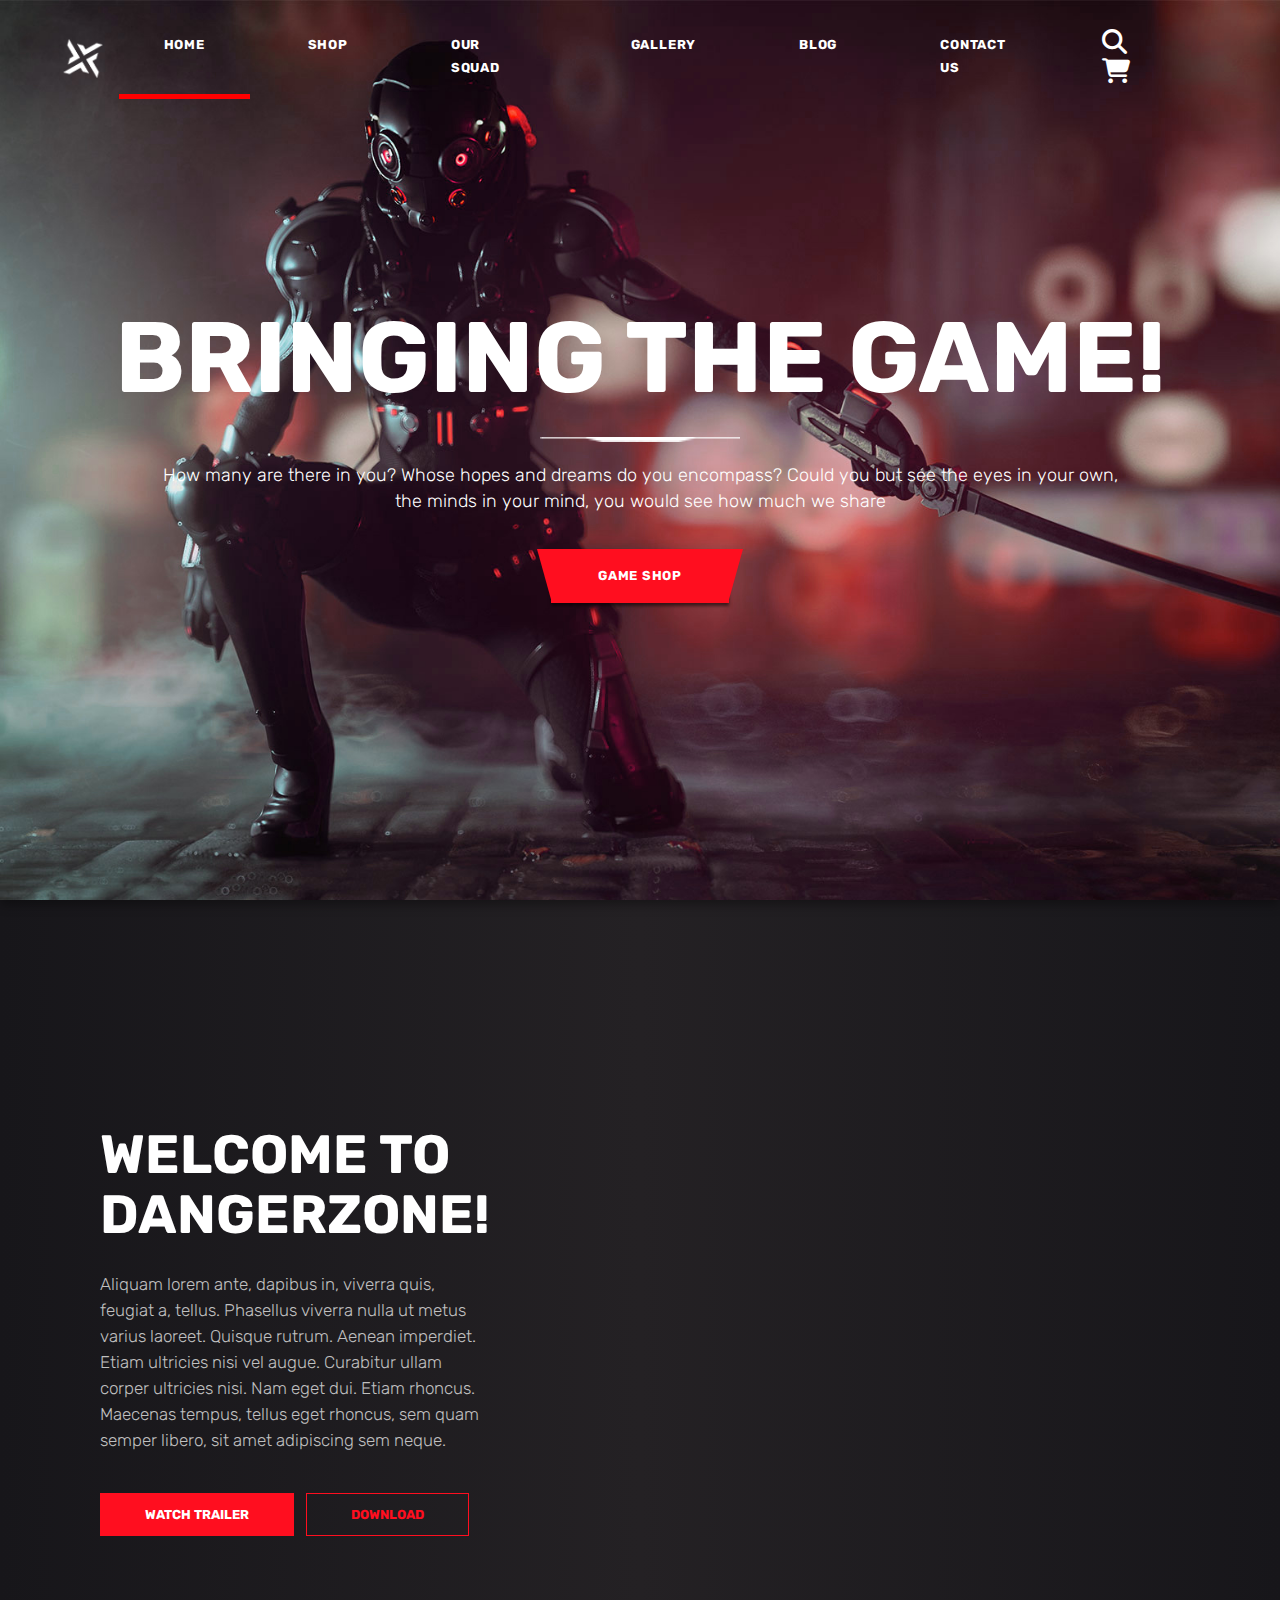
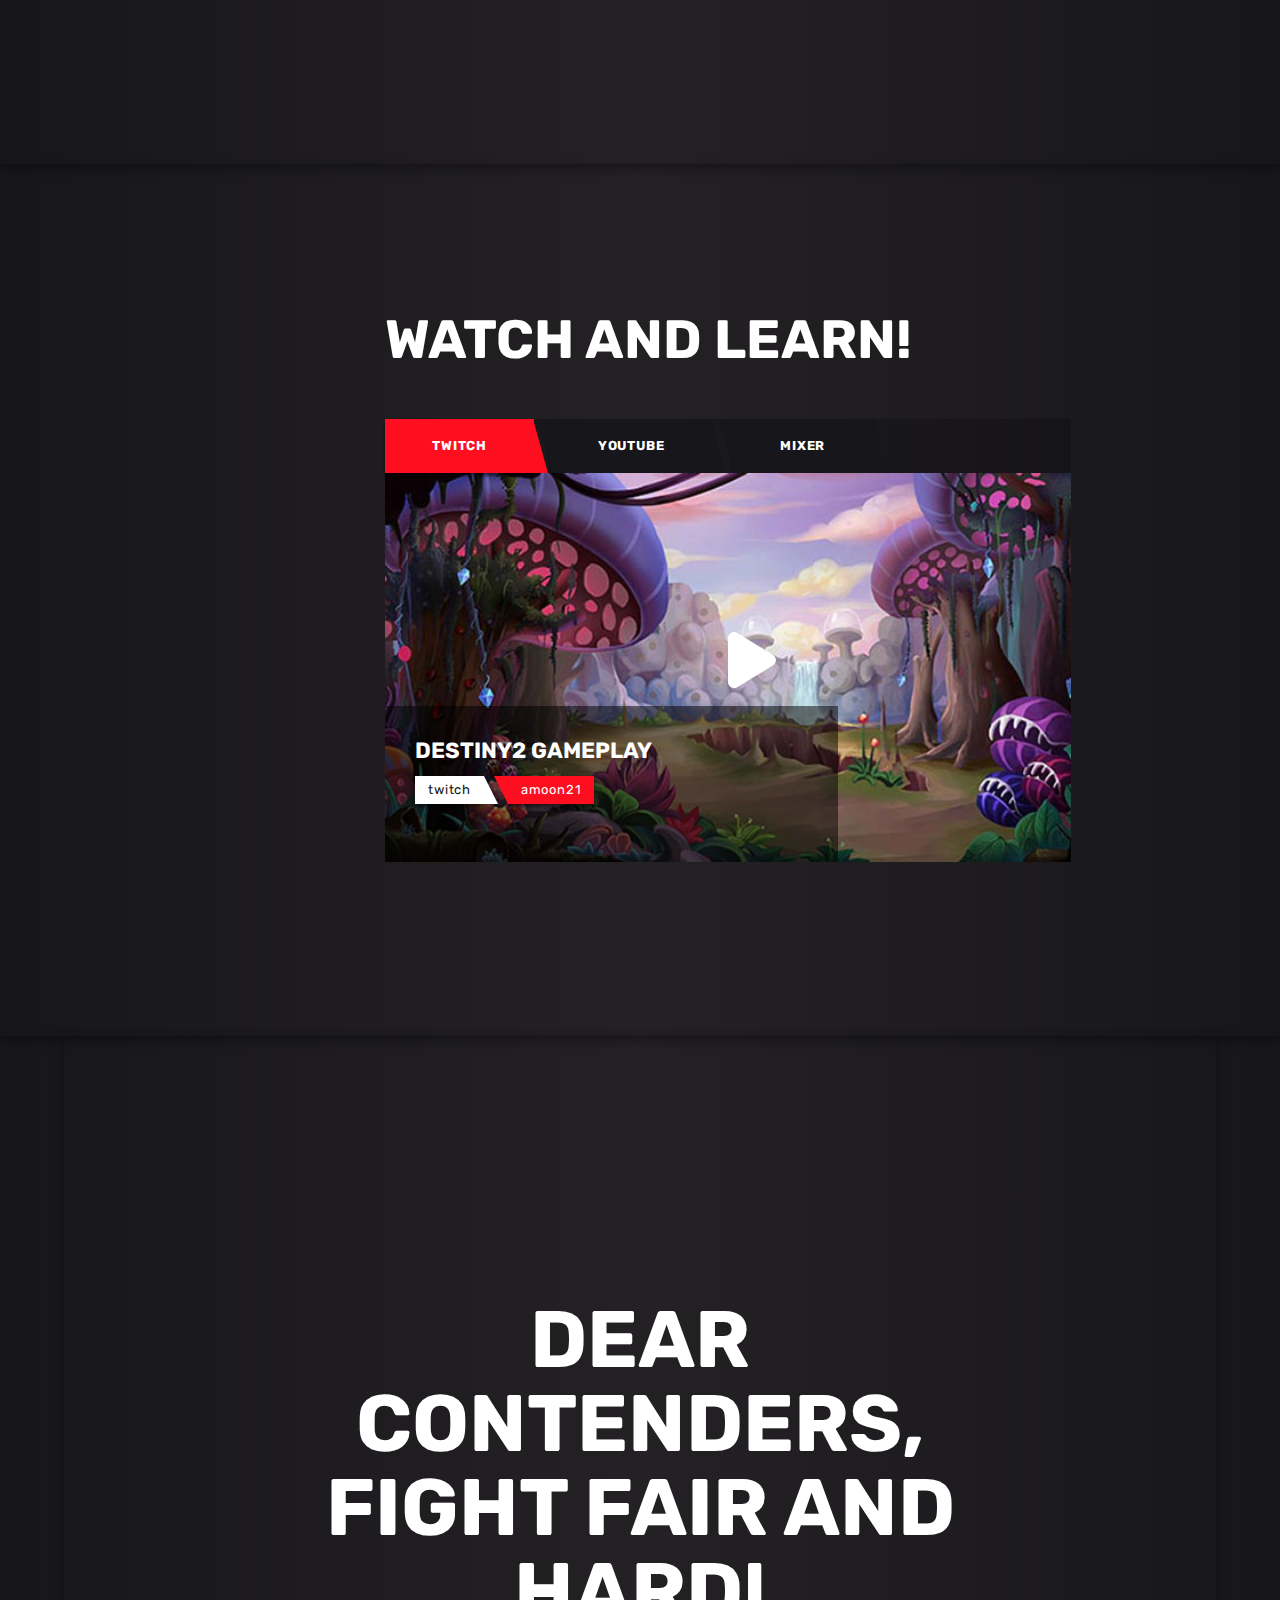
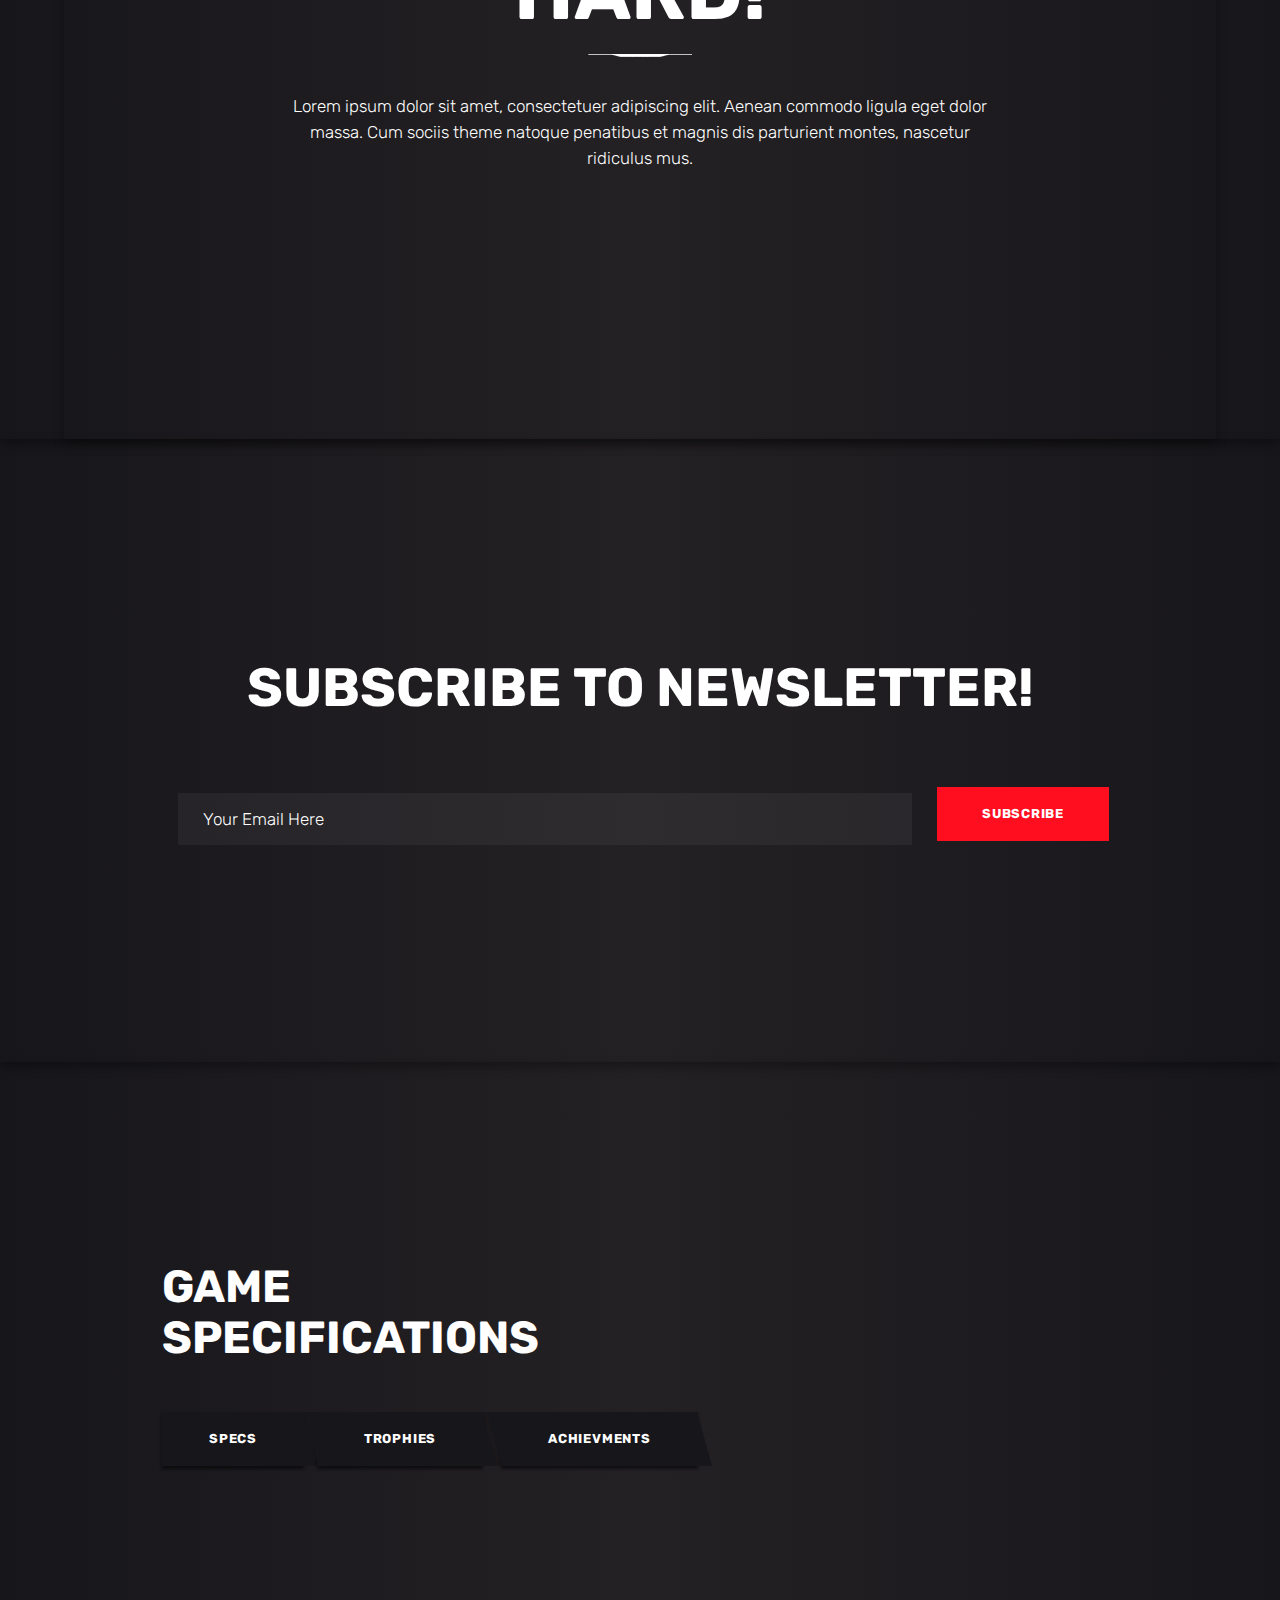
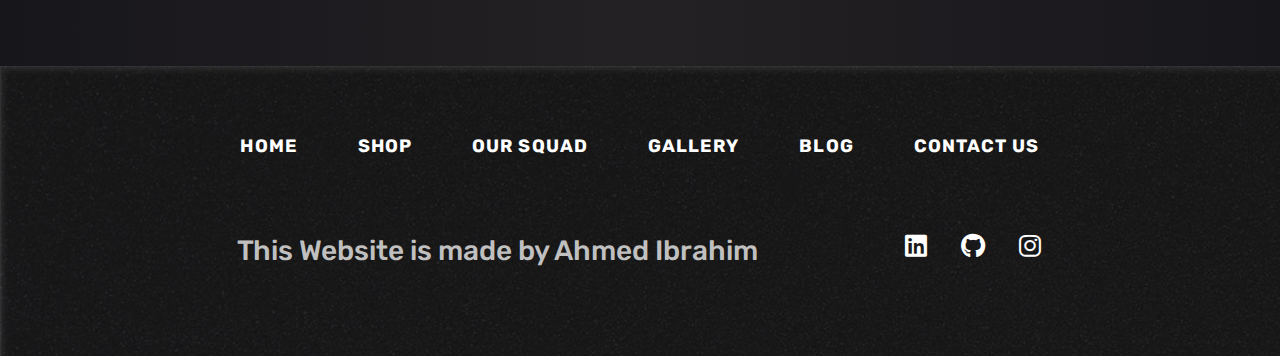
==== commit 8a10b65f: "sehs" ====
--- a/index.html
+++ b/index.html
@@ -44,7 +44,7 @@
                     </ul>
                     <div class="socail">
                         <a href="#"><i class="fa-solid fa-magnifying-glass" id="Search"></i></a>
-                        <a href="#"><i class="fa-solid fa-expand" id="Rotator"></i></a>
+                        <a href="cart.html"><i class="fa-solid  fa-cart-shopping" id="Rotator"></i></a>
                         
                     </div>
                      
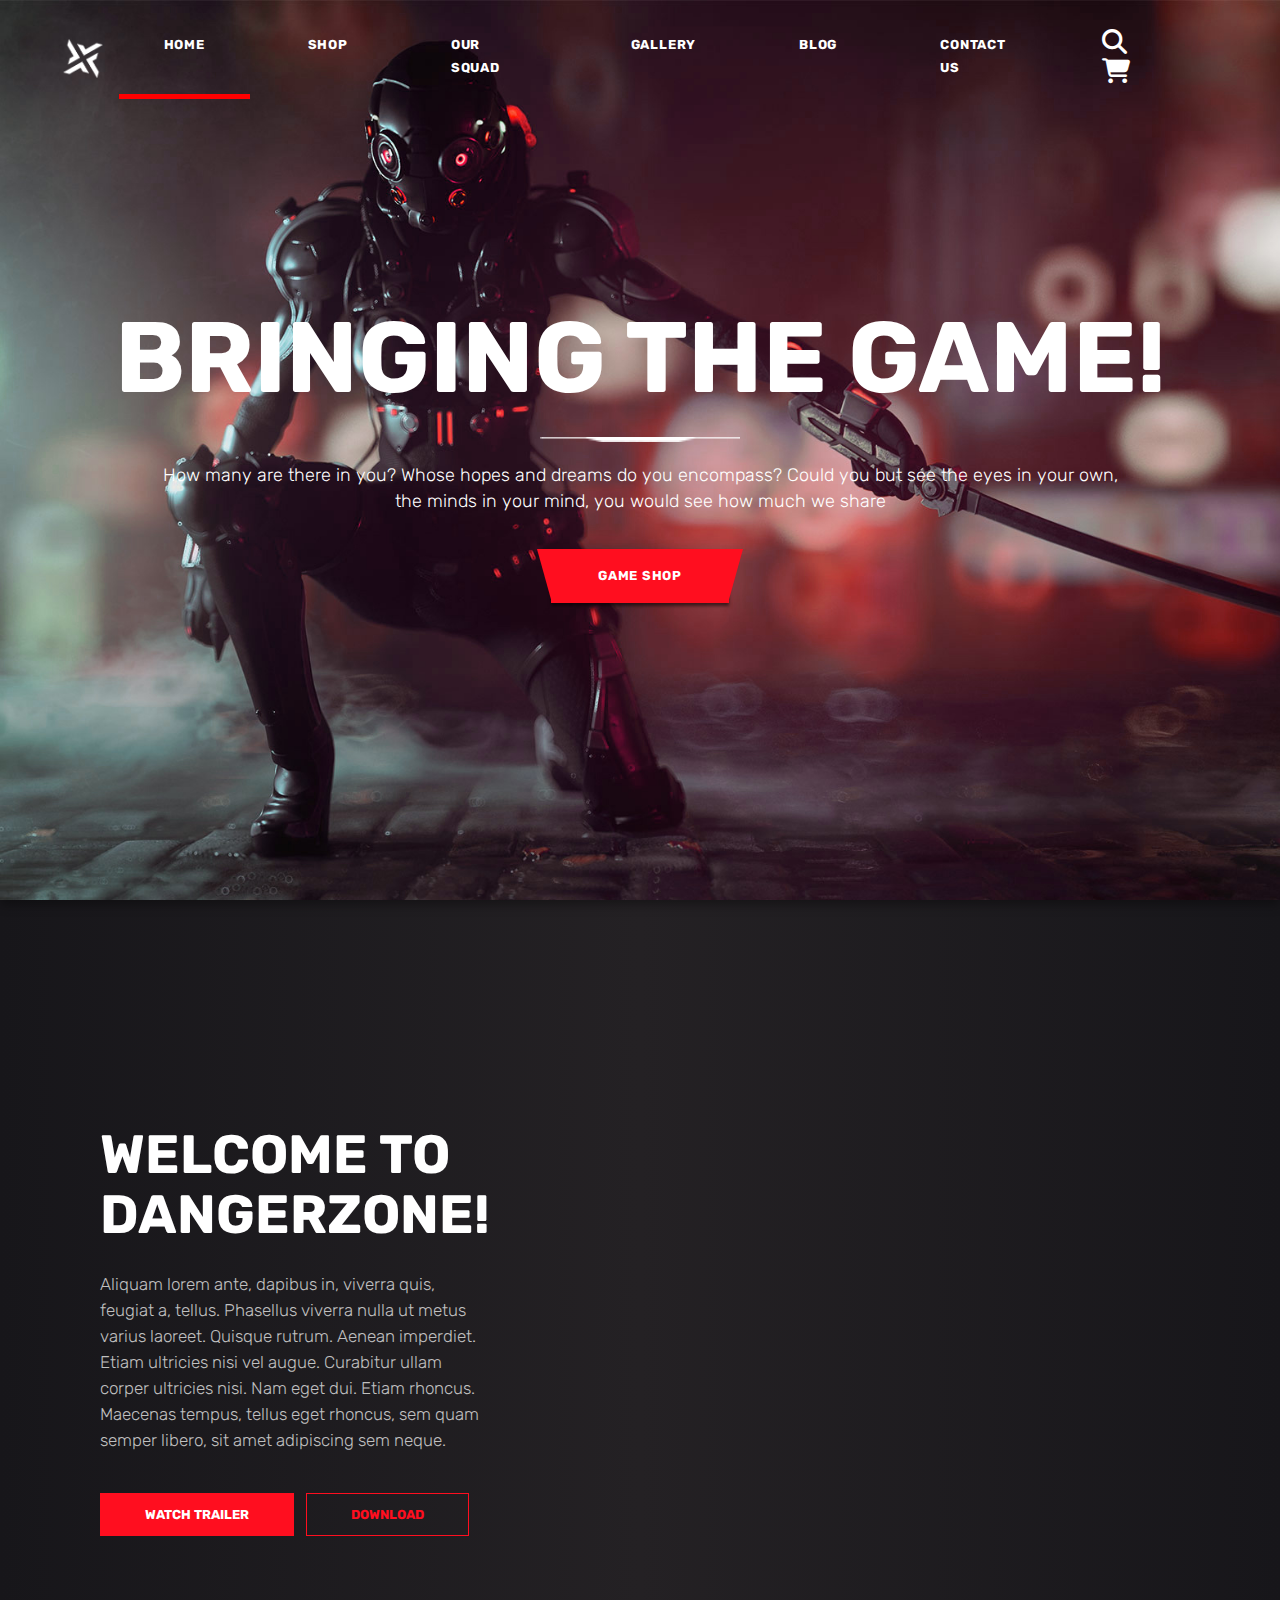
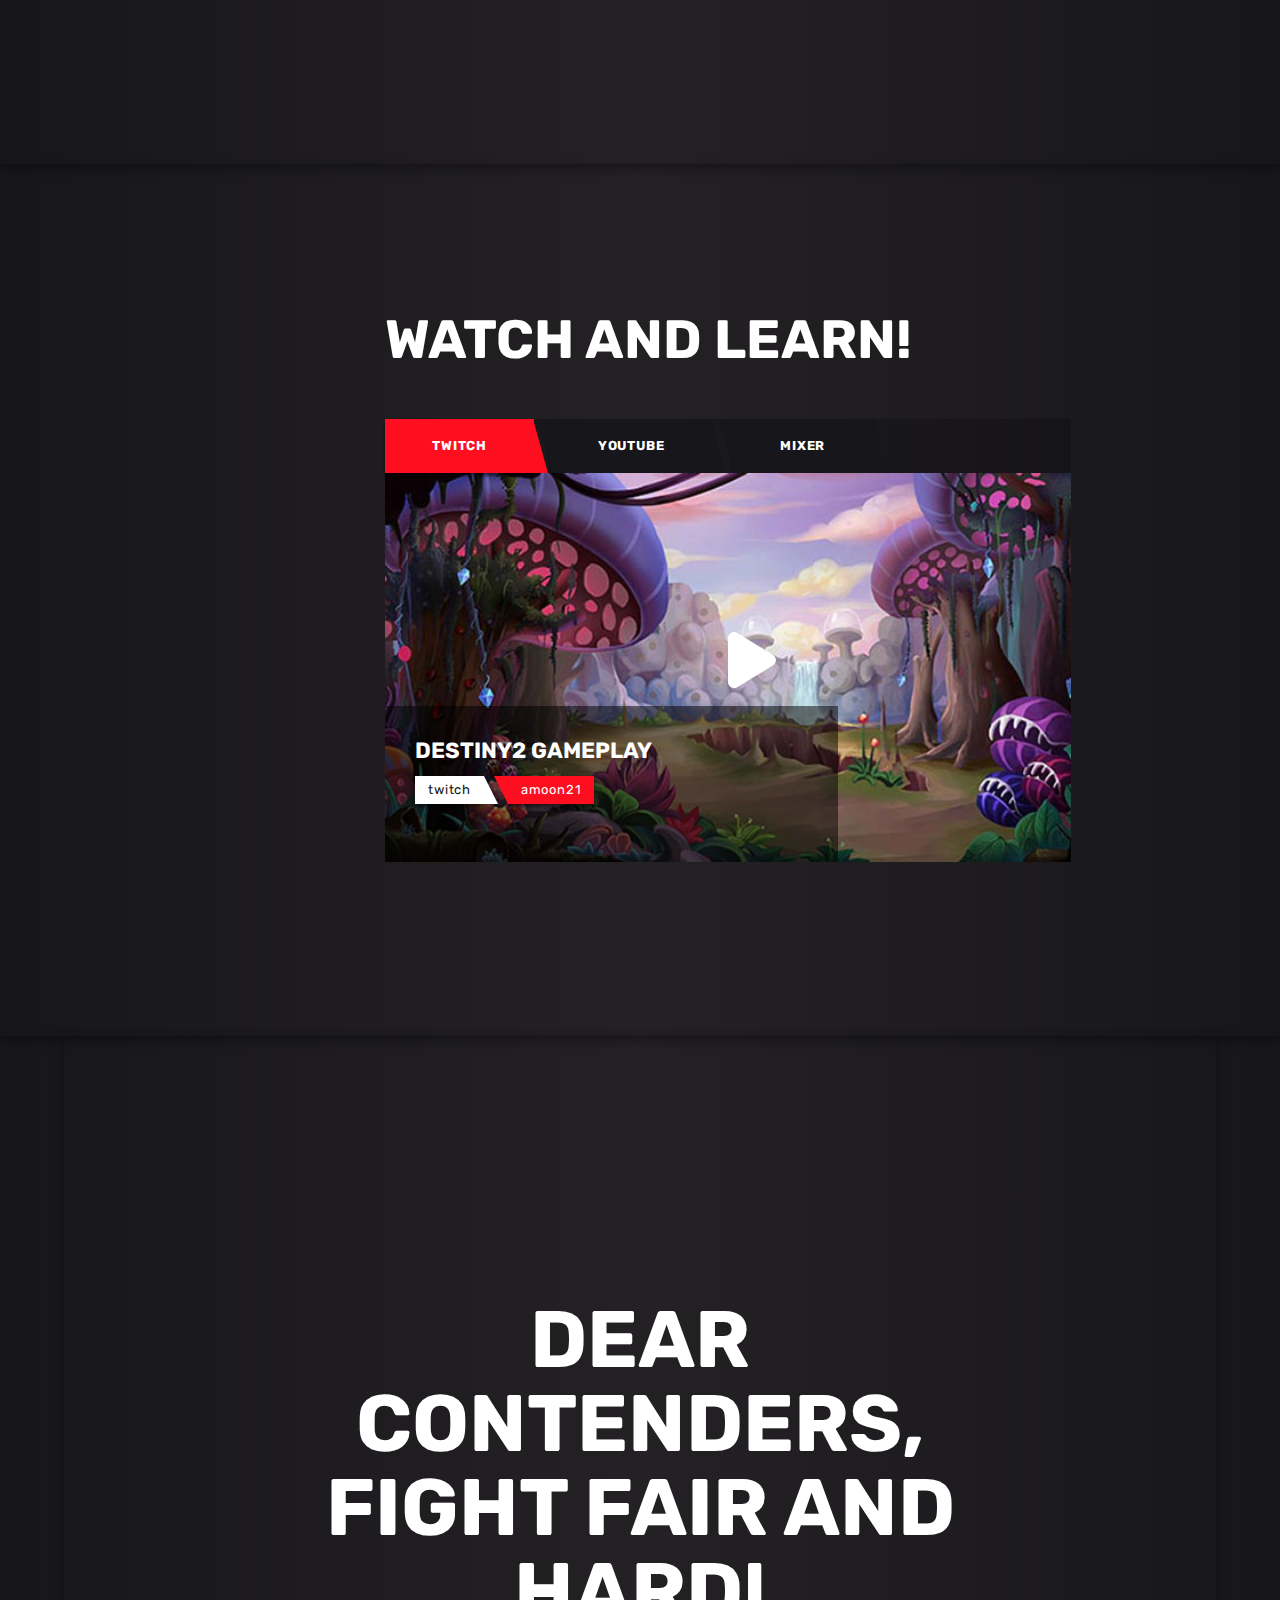
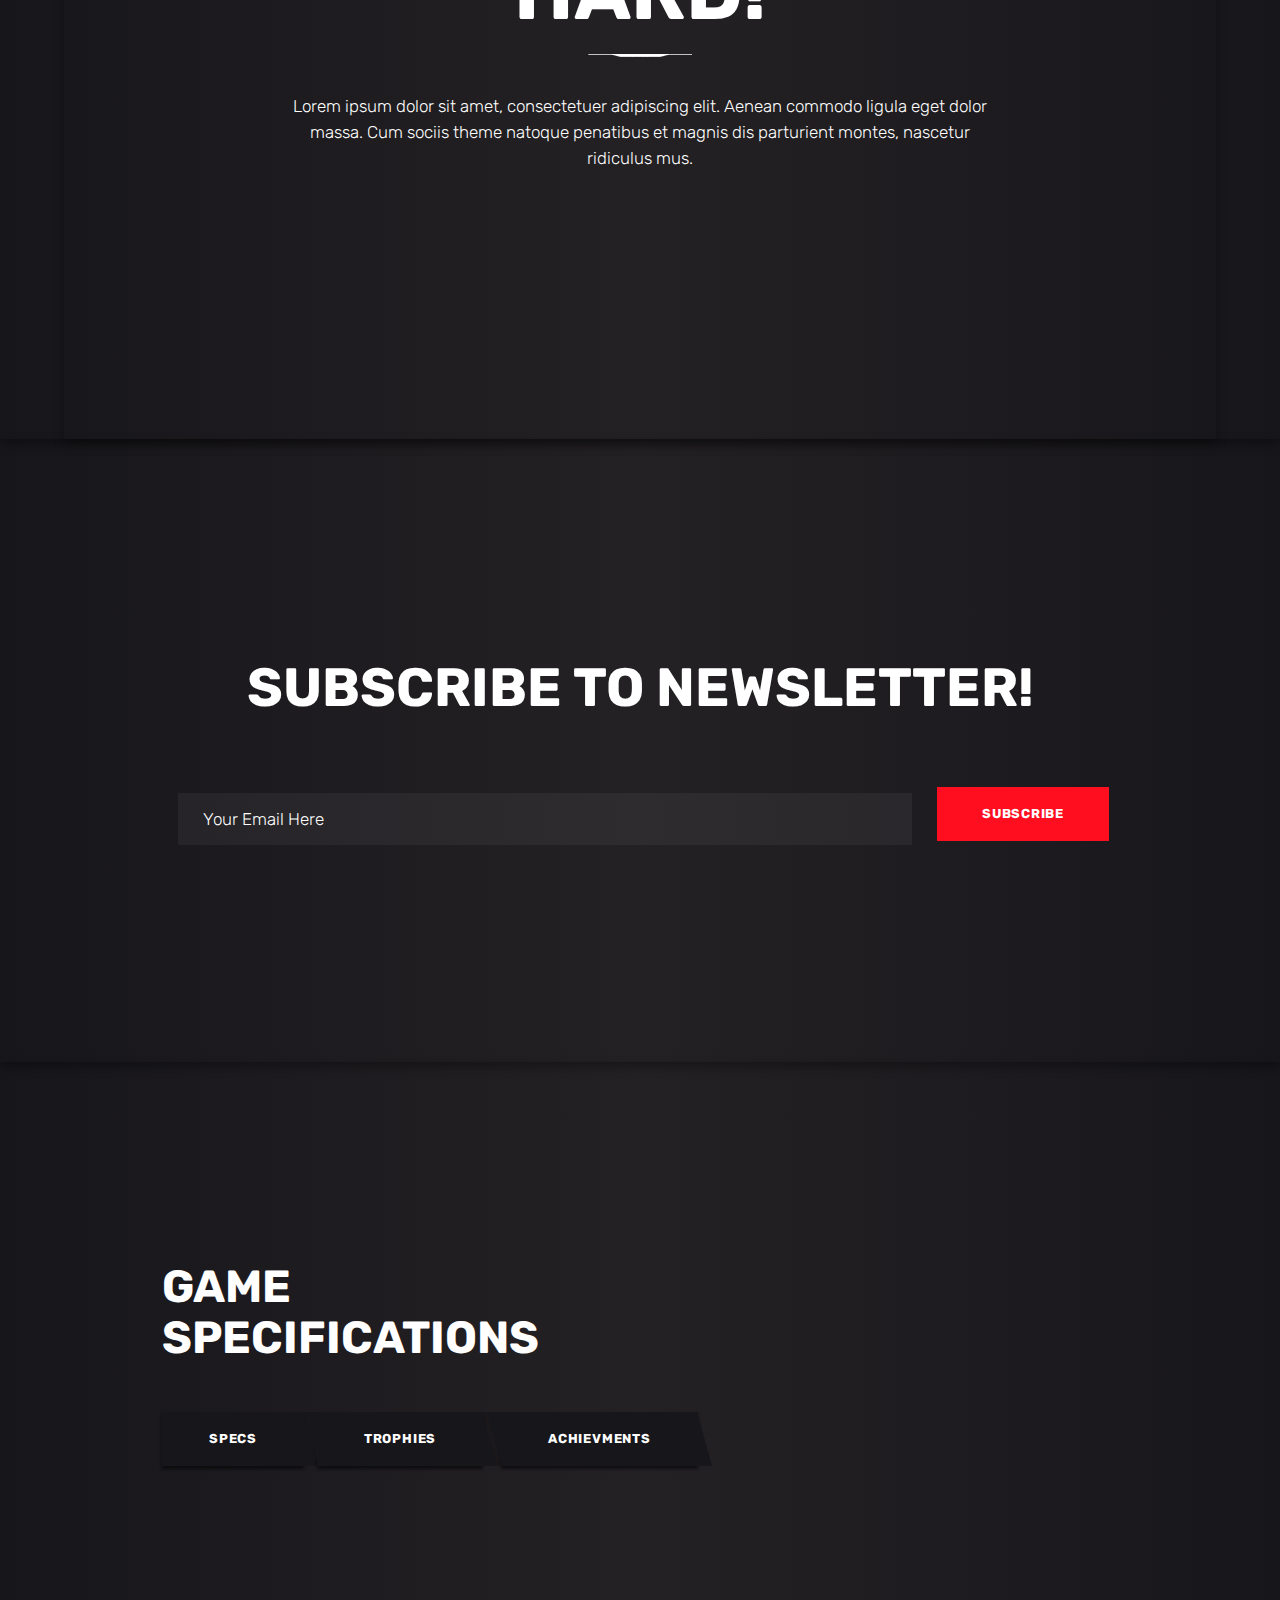
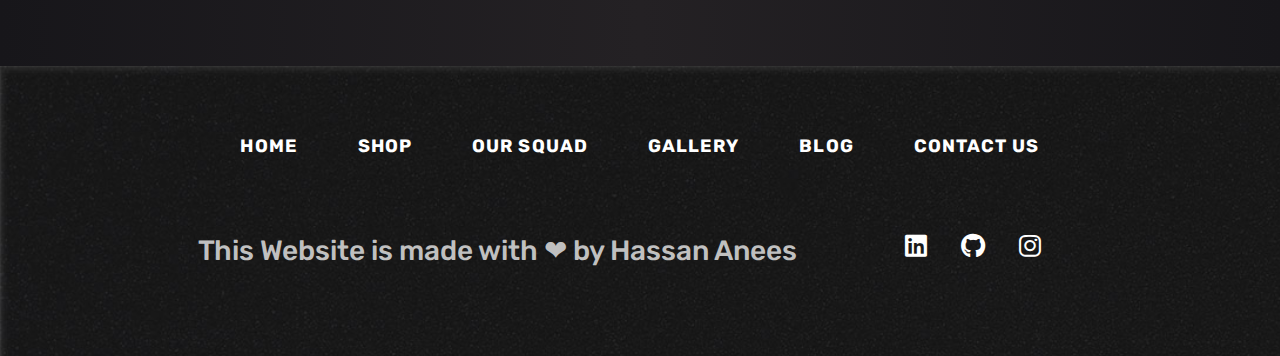
==== commit 47abb76a: "s" ====
--- a/index.html
+++ b/index.html
@@ -252,8 +252,8 @@
                             
                                                 <div class="col-lg-12 downbord py-3">
                                                     <div class="row justify-content-center">
-                                                        <div class="col-lg-8 footext text-center mb-3"> <h3>This Website is made by <a href="https://www.facebook.com/xXAhmerrasXx/">Ahmed Ibrahim</a></h3> </div>
-                                                        <div class="col-lg-3 footicon"><a href="https://www.linkedin.com/in/ahmed-ibrahim-167294250/"><i class="fa-brands fa-linkedin"></i></a> <a href="https://github.com/Ahmed-ibrahim21"><i class="fa-brands fa-github"></i></a> <a href="https://www.instagram.com/farres_21/"><i class="fa-brands fa-instagram"></i></a></div>
+                                                        <div class="col-lg-8 footext text-center mb-3"> <h3>This Website is made with ❤  by <a href="https://www.facebook.com/xXAhmerrasXx/">Hassan Anees</a></h3> </div>
+                                                        <div class="col-lg-3 footicon"><a href="https://www.linkedin.com/in/hassan-anees-071a13224"><i class="fa-brands fa-linkedin"></i></a> <a href="https://github.com/Hassona18"><i class="fa-brands fa-github"></i></a> <a href="https://instagram.com/hassan6476hassan?igshid=MzMyNGUyNmU2YQ=="><i class="fa-brands fa-instagram"></i></a></div>
                                                     </div>
                                                 </div>
                                             </div>
--- a/css/style.css
+++ b/css/style.css
@@ -1627,5 +1627,6 @@
             font-size: 19px;
         }
 
-
-}
+        
+
+}
